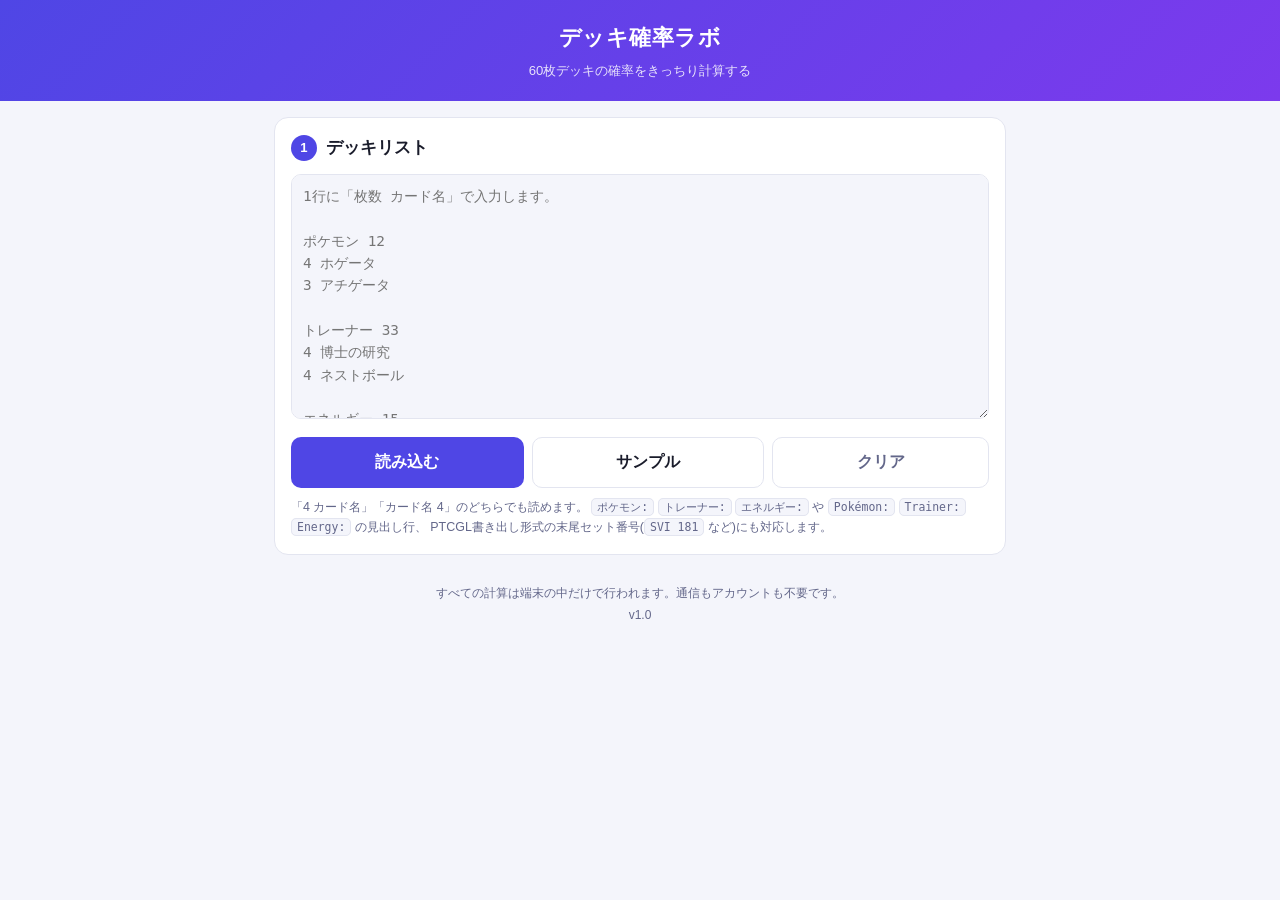
==== app/index.html @ c47fbb1f "Add deck probability calculator PWA 60枚デッキの確率を計算するオフライン動作のウェブアプリを app/ に追加。 カードのデータベースは持たず、カード名と枚数は利" ====
<!DOCTYPE html>
<html lang="ja">
<head>
<meta charset="utf-8">
<meta name="viewport" content="width=device-width, initial-scale=1, viewport-fit=cover">
<meta name="theme-color" content="#4f46e5">
<title>デッキ確率ラボ</title>
<meta name="description" content="デッキリストから初手・コンボ成立確率・サイド落ち確率を計算するオフライン対応ツール">
<link rel="manifest" href="./manifest.webmanifest">
<link rel="icon" href="./icon-192.png">
<link rel="apple-touch-icon" href="./icon-192.png">
<meta name="apple-mobile-web-app-capable" content="yes">
<meta name="apple-mobile-web-app-status-bar-style" content="black-translucent">
<meta name="apple-mobile-web-app-title" content="デッキ確率ラボ">
<link rel="stylesheet" href="./style.css">
</head>
<body>

<header class="appbar">
  <h1>デッキ確率ラボ</h1>
  <p class="sub">60枚デッキの確率をきっちり計算する</p>
</header>

<main>

<!-- ============ 1. デッキ入力 ============ -->
<section class="card" id="sec-input">
  <h2><span class="step">1</span>デッキリスト</h2>
  <textarea id="decklist" rows="10" spellcheck="false"
    placeholder="1行に「枚数 カード名」で入力します。&#10;&#10;ポケモン 12&#10;4 ホゲータ&#10;3 アチゲータ&#10;&#10;トレーナー 33&#10;4 博士の研究&#10;4 ネストボール&#10;&#10;エネルギー 15&#10;10 基本炎エネルギー"></textarea>
  <div class="btnrow">
    <button id="btn-parse" class="primary">読み込む</button>
    <button id="btn-sample">サンプル</button>
    <button id="btn-clear" class="ghost">クリア</button>
  </div>
  <p class="hint">
    「4 カード名」「カード名 4」のどちらでも読めます。
    <code>ポケモン:</code> <code>トレーナー:</code> <code>エネルギー:</code> や
    <code>Pokémon:</code> <code>Trainer:</code> <code>Energy:</code> の見出し行、
    PTCGL書き出し形式の末尾セット番号(<code>SVI 181</code> など)にも対応します。
  </p>
</section>

<!-- ============ 2. カード設定 ============ -->
<section class="card hidden" id="sec-cards">
  <h2><span class="step">2</span>カード設定</h2>
  <p class="notice">
    <strong>種別・たね・ドローサポの自動判定はあくまで目安です。</strong>
    計算結果はここの設定に完全に依存するので、必ず目で確認して直してください。
    とくに<strong>進化ポケモンの「たね」チェックを外す</strong>のを忘れずに。
  </p>
  <div class="tablewrap">
    <table id="cardtable">
      <thead>
        <tr><th class="c-n">枚</th><th>カード名</th><th>種別</th><th class="c-c" title="ポケモンなら「たね」、サポートなら「ドロー」">たね/<br>ドロー</th><th class="c-x"></th></tr>
      </thead>
      <tbody></tbody>
    </table>
  </div>
  <div id="decksummary" class="summary"></div>
</section>

<!-- ============ 3. 条件 ============ -->
<section class="card hidden" id="sec-settings">
  <h2><span class="step">3</span>条件</h2>
  <div class="fields">
    <label class="field">
      <span>ルール</span>
      <select id="ruleset">
        <option value="jp">先攻はドローしない</option>
        <option value="intl">先攻もドローする</option>
      </select>
    </label>
    <label class="field">
      <span>手番</span>
      <select id="turnorder">
        <option value="first">先攻</option>
        <option value="second">後攻</option>
      </select>
    </label>
    <label class="field">
      <span>ターン</span>
      <input type="number" id="turn" value="1" min="1" max="30" inputmode="numeric">
    </label>
    <label class="field">
      <span>追加ドロー</span>
      <input type="number" id="extradraw" value="0" min="0" max="40" inputmode="numeric">
    </label>
  </div>
  <p class="hint">
    「追加ドロー」は、サポートやグッズで<em>上乗せで引いた枚数</em>を手で入れる欄です
    (例: 博士の研究を使ったなら 7)。
    ルールの扱いは自信がない部分なので、<strong>前提として切り替えられる形</strong>にしてあります。
    実際に使っているルールに合わせてください。
  </p>
  <p class="seenbox">この条件で見えているカード: <strong><span id="seencount">7</span> 枚</strong> <span class="seenbreak" id="seenbreak"></span></p>
</section>

<!-- ============ 4. 診断 ============ -->
<section class="card hidden" id="sec-diag">
  <h2><span class="step">4</span>デッキ診断</h2>
  <div id="statgrid" class="statgrid"></div>
  <ul id="warnings" class="warnings"></ul>
</section>

<!-- ============ 5. カード別確率 ============ -->
<section class="card hidden" id="sec-per">
  <h2><span class="step">5</span>カード別の確率</h2>
  <div class="tablewrap">
    <table id="pertable">
      <thead>
        <tr>
          <th>カード</th>
          <th class="c-p" title="初手7枚に1枚以上">初手</th>
          <th class="c-p" title="現在の条件で1枚以上引けている">現条件</th>
          <th class="c-p" title="1枚以上がサイドに落ちる">サイド落ち</th>
          <th class="c-p" title="全部サイドに落ちて1枚も使えない">全落ち</th>
        </tr>
      </thead>
      <tbody></tbody>
    </table>
  </div>
  <p class="scrollnote">← 表は横にスクロールできます</p>
  <p class="hint">「初手」「現条件」は<strong>1枚以上</strong>引けている確率です。サイドに落ちた分は引けない前提で計算しています。</p>
</section>

<!-- ============ 6. コンボ確率 ============ -->
<section class="card hidden" id="sec-combo">
  <h2><span class="step">6</span>コンボ成立確率</h2>
  <p class="hint">同時に揃えたいカードを選び、必要枚数を指定します。マリガンの引き直しとサイド落ちを含めてシミュレーションします。</p>
  <div id="combolist" class="combolist"></div>
  <div class="btnrow">
    <button id="btn-combo" class="primary">計算する(5万回試行)</button>
  </div>
  <div id="comboresult" class="comboresult"></div>
</section>

<!-- ============ 7. 採用枚数の比較 ============ -->
<section class="card hidden" id="sec-counts">
  <h2><span class="step">7</span>採用枚数を変えると</h2>
  <label class="field wide">
    <span>対象カード</span>
    <select id="countcard"></select>
  </label>
  <div class="tablewrap">
    <table id="counttable">
      <thead><tr><th>採用枚数</th><th class="c-p">初手</th><th class="c-p">現条件</th><th class="c-p">全落ち</th></tr></thead>
      <tbody></tbody>
    </table>
  </div>
  <p class="hint">デッキは60枚のまま、その分だけ他のカードと入れ替えた場合の比較です。</p>
</section>

<footer>
  <p>すべての計算は端末の中だけで行われます。通信もアカウントも不要です。</p>
  <p class="ver">v1.0</p>
</footer>

</main>

<script src="./app.js"></script>
</body>
</html>
---- app/style.css ----
:root{
  --bg:#f4f5fb; --panel:#ffffff; --ink:#1a1c2b; --muted:#63678a;
  --line:#e3e5f0; --brand:#4f46e5; --brand-ink:#ffffff; --brand-soft:#eef0ff;
  --good:#0f8a5f; --warn:#b26a00; --bad:#c22f4a; --warn-bg:#fff6e6; --bad-bg:#fdecef;
  --radius:14px;
}
@media (prefers-color-scheme: dark){
  :root:not([data-theme="light"]){
    --bg:#12131c; --panel:#1c1e2b; --ink:#eceefa; --muted:#9ea3c4;
    --line:#2c2f42; --brand:#8b85ff; --brand-ink:#14152080; --brand-soft:#252843;
    --good:#4ad9a0; --warn:#f0b357; --bad:#ff7b93; --warn-bg:#33280f; --bad-bg:#3a1d25;
  }
}
*{box-sizing:border-box}
html{-webkit-text-size-adjust:100%}
body{
  margin:0; background:var(--bg); color:var(--ink);
  font-family:-apple-system,BlinkMacSystemFont,"Hiragino Sans","Noto Sans JP","Yu Gothic UI",sans-serif;
  font-size:16px; line-height:1.65;
  padding-bottom:env(safe-area-inset-bottom);
}
main{max-width:760px;margin:0 auto;padding:0 14px 48px}

/* ---- app bar ---- */
.appbar{
  background:linear-gradient(135deg,#4f46e5,#7c3aed);
  color:#fff; padding:calc(20px + env(safe-area-inset-top)) 16px 20px;
  text-align:center;
}
.appbar h1{margin:0;font-size:1.35rem;letter-spacing:.02em}
.appbar .sub{margin:4px 0 0;font-size:.82rem;opacity:.85}

/* ---- cards ---- */
.card{
  background:var(--panel); border:1px solid var(--line); border-radius:var(--radius);
  padding:16px; margin-top:16px;
}
.card h2{
  margin:0 0 12px; font-size:1.05rem; display:flex; align-items:center; gap:9px;
}
.step{
  display:inline-grid;place-items:center;width:26px;height:26px;flex:none;
  background:var(--brand);color:#fff;border-radius:50%;font-size:.82rem;font-weight:700;
}
.hidden{display:none}

/* ---- form ---- */
textarea,input,select{
  font:inherit; color:var(--ink); background:var(--bg);
  border:1px solid var(--line); border-radius:10px; padding:10px 11px; width:100%;
}
textarea{resize:vertical;min-height:170px;font-size:.9rem;line-height:1.55;font-family:ui-monospace,SFMono-Regular,Menlo,monospace}
input:focus,select:focus,textarea:focus{outline:2px solid var(--brand);outline-offset:1px}
.btnrow{display:flex;gap:8px;flex-wrap:wrap;margin-top:10px}
button{
  font:inherit;font-weight:600;cursor:pointer;border-radius:10px;padding:11px 18px;
  border:1px solid var(--line); background:var(--panel); color:var(--ink); flex:1 1 auto; min-width:110px;
}
button.primary{background:var(--brand);color:#fff;border-color:transparent}
button.ghost{background:transparent;color:var(--muted)}
button:active{transform:translateY(1px)}

.fields{display:grid;grid-template-columns:repeat(auto-fit,minmax(140px,1fr));gap:10px}
.field{display:flex;flex-direction:column;gap:4px;font-size:.8rem;color:var(--muted)}
.field.wide{grid-column:1/-1;margin-bottom:10px}
.field span{font-weight:600}

.hint{font-size:.78rem;color:var(--muted);margin:10px 0 0;line-height:1.6}
.hint code{background:var(--bg);border:1px solid var(--line);border-radius:5px;padding:1px 5px;font-size:.92em}
.notice{
  font-size:.8rem;background:var(--warn-bg);border:1px solid var(--line);
  border-radius:10px;padding:10px 12px;margin:0 0 12px;line-height:1.65;
}
.seenbox{
  margin:12px 0 0;padding:11px 13px;background:var(--brand-soft);
  border-radius:10px;font-size:.88rem;
}
.seenbox strong{font-size:1.05rem}
.seenbreak{color:var(--muted);font-size:.78rem;display:block}

/* ---- tables ---- */
.tablewrap{overflow-x:auto;-webkit-overflow-scrolling:touch;margin:0 -4px}
table{border-collapse:collapse;width:100%;font-size:.85rem;min-width:100%}
th,td{padding:8px 6px;border-bottom:1px solid var(--line);text-align:left;vertical-align:middle}
th{font-size:.72rem;color:var(--muted);font-weight:700;white-space:nowrap;position:sticky;top:0;background:var(--panel);line-height:1.25}
td.name{overflow-wrap:anywhere}
.c-n{width:2.6rem}.c-c{width:3.6rem;text-align:center}.c-x{width:1.7rem}
.c-p{text-align:right;width:4.4rem;white-space:nowrap}
td.c-c,td.c-x{text-align:center}td.c-p{text-align:right;font-variant-numeric:tabular-nums}

/* 確率表は列が多く、狭い画面ではカード名が潰れるので最低幅を持たせて横スクロールさせる */
#pertable{min-width:28rem}
#pertable td.name{min-width:9em}
.scrollnote{font-size:.72rem;color:var(--muted);margin:6px 0 0}
@media (min-width:520px){ .scrollnote{display:none} }

#cardtable{table-layout:fixed}
#cardtable td,#cardtable th{padding:7px 4px}
#cardtable input[type=number]{width:100%;padding:5px 2px;text-align:center;font-size:.85rem}
#cardtable select{padding:5px 2px;font-size:.75rem;width:100%}
#cardtable input[type=checkbox]{width:20px;height:20px;accent-color:var(--brand);margin:0}
.flagcell{display:flex;flex-direction:column;align-items:center;gap:1px;cursor:pointer}
.flaglab{font-size:.6rem;color:var(--muted);line-height:1;white-space:nowrap;letter-spacing:-.04em}
.rm{border:none;background:none;color:var(--muted);font-size:1.1rem;padding:2px;min-width:0;width:100%}

/* ---- summary / stats ---- */
.summary{margin-top:12px;font-size:.85rem;display:flex;flex-wrap:wrap;gap:6px}
.chip{background:var(--bg);border:1px solid var(--line);border-radius:999px;padding:4px 11px;font-size:.78rem}
.chip.bad{background:var(--bad-bg);border-color:transparent;color:var(--bad);font-weight:700}
.chip.good{color:var(--good);font-weight:700}

.statgrid{display:grid;grid-template-columns:repeat(auto-fit,minmax(132px,1fr));gap:10px}
.stat{background:var(--bg);border:1px solid var(--line);border-radius:12px;padding:12px}
.stat .lab{font-size:.72rem;color:var(--muted);display:block;line-height:1.4}
.stat .val{font-size:1.5rem;font-weight:700;font-variant-numeric:tabular-nums;display:block;margin-top:2px}
.stat .note{font-size:.7rem;color:var(--muted)}
.stat.good .val{color:var(--good)} .stat.warn .val{color:var(--warn)} .stat.bad .val{color:var(--bad)}

.warnings{list-style:none;padding:0;margin:14px 0 0;font-size:.82rem}
.warnings li{padding:9px 12px;border-radius:9px;margin-bottom:7px;border:1px solid var(--line);line-height:1.6}
.warnings li.bad{background:var(--bad-bg)} .warnings li.warn{background:var(--warn-bg)}
.warnings li.ok{background:transparent;color:var(--muted)}

/* ---- combo ---- */
.combolist{display:flex;flex-direction:column;gap:2px;max-height:320px;overflow-y:auto;margin-bottom:4px}
.combo-row{display:flex;align-items:center;gap:10px;padding:7px 4px;border-bottom:1px solid var(--line);font-size:.85rem}
.combo-row input[type=checkbox]{width:21px;height:21px;flex:none;accent-color:var(--brand)}
.combo-row .cname{flex:1;min-width:0;overflow-wrap:anywhere}
.combo-row .cneed{width:3.6em;flex:none;padding:5px 4px;text-align:center}
.combo-row .cmax{color:var(--muted);font-size:.72rem;flex:none}
.comboresult{margin-top:12px}
.bigresult{background:var(--brand-soft);border-radius:12px;padding:16px;text-align:center}
.bigresult .val{font-size:2.3rem;font-weight:800;font-variant-numeric:tabular-nums;line-height:1.15;display:block}
.bigresult .lab{font-size:.78rem;color:var(--muted);display:block}
.bigresult .ci{font-size:.72rem;color:var(--muted);display:block;margin-top:6px}

footer{max-width:760px;margin:0 auto;padding:26px 16px;text-align:center;color:var(--muted);font-size:.75rem}
footer p{margin:3px 0}
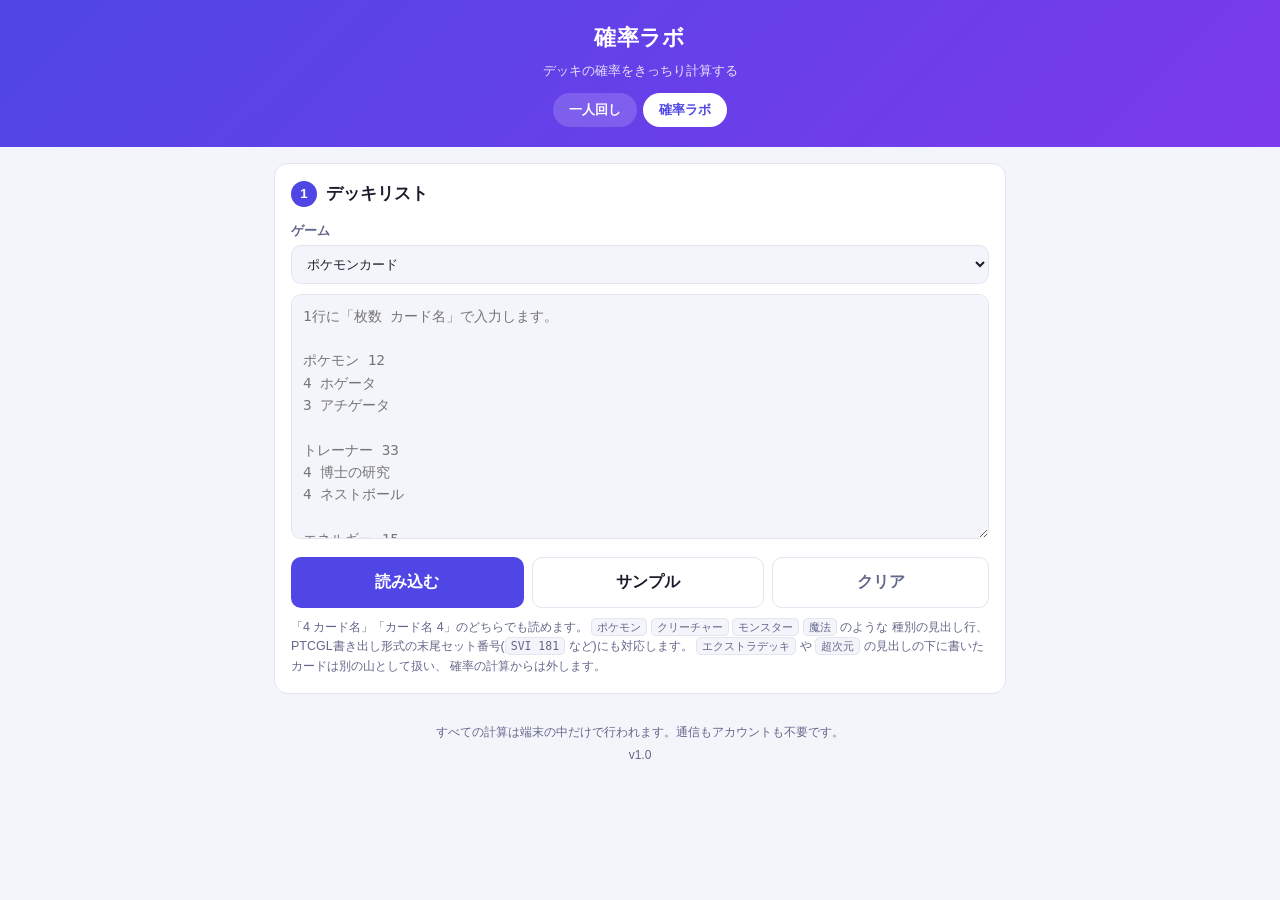
==== commit 6b31d383: "Add solitaire practice app, support three card games 一人回し (solo.html) を追加し、デュエル・マスターズ / ポケモンカード / 遊戯" ====
--- a/app/index.html
+++ b/app/index.html
@@ -4,21 +4,25 @@
 <meta charset="utf-8">
 <meta name="viewport" content="width=device-width, initial-scale=1, viewport-fit=cover">
 <meta name="theme-color" content="#4f46e5">
-<title>デッキ確率ラボ</title>
+<title>確率ラボ</title>
 <meta name="description" content="デッキリストから初手・コンボ成立確率・サイド落ち確率を計算するオフライン対応ツール">
 <link rel="manifest" href="./manifest.webmanifest">
 <link rel="icon" href="./icon-192.png">
 <link rel="apple-touch-icon" href="./icon-192.png">
 <meta name="apple-mobile-web-app-capable" content="yes">
 <meta name="apple-mobile-web-app-status-bar-style" content="black-translucent">
-<meta name="apple-mobile-web-app-title" content="デッキ確率ラボ">
+<meta name="apple-mobile-web-app-title" content="確率ラボ">
 <link rel="stylesheet" href="./style.css">
 </head>
 <body>
 
 <header class="appbar">
-  <h1>デッキ確率ラボ</h1>
-  <p class="sub">60枚デッキの確率をきっちり計算する</p>
+  <h1>確率ラボ</h1>
+  <p class="sub">デッキの確率をきっちり計算する</p>
+  <nav class="tabs">
+    <a href="./solo.html">一人回し</a>
+    <a href="./index.html" class="on">確率ラボ</a>
+  </nav>
 </header>
 
 <main>
@@ -26,6 +30,10 @@
 <!-- ============ 1. デッキ入力 ============ -->
 <section class="card" id="sec-input">
   <h2><span class="step">1</span>デッキリスト</h2>
+  <label class="field wide">
+    <span>ゲーム</span>
+    <select id="game"></select>
+  </label>
   <textarea id="decklist" rows="10" spellcheck="false"
     placeholder="1行に「枚数 カード名」で入力します。&#10;&#10;ポケモン 12&#10;4 ホゲータ&#10;3 アチゲータ&#10;&#10;トレーナー 33&#10;4 博士の研究&#10;4 ネストボール&#10;&#10;エネルギー 15&#10;10 基本炎エネルギー"></textarea>
   <div class="btnrow">
@@ -35,9 +43,10 @@
   </div>
   <p class="hint">
     「4 カード名」「カード名 4」のどちらでも読めます。
-    <code>ポケモン:</code> <code>トレーナー:</code> <code>エネルギー:</code> や
-    <code>Pokémon:</code> <code>Trainer:</code> <code>Energy:</code> の見出し行、
-    PTCGL書き出し形式の末尾セット番号(<code>SVI 181</code> など)にも対応します。
+    <code>ポケモン</code> <code>クリーチャー</code> <code>モンスター</code> <code>魔法</code> のような
+    種別の見出し行、PTCGL書き出し形式の末尾セット番号(<code>SVI 181</code> など)にも対応します。
+    <code>エクストラデッキ</code> や <code>超次元</code> の見出しの下に書いたカードは別の山として扱い、
+    確率の計算からは外します。
   </p>
 </section>
 
@@ -52,7 +61,7 @@
   <div class="tablewrap">
     <table id="cardtable">
       <thead>
-        <tr><th class="c-n">枚</th><th>カード名</th><th>種別</th><th class="c-c" title="ポケモンなら「たね」、サポートなら「ドロー」">たね/<br>ドロー</th><th class="c-x"></th></tr>
+        <tr><th class="c-n">枚</th><th>カード名</th><th>種別</th><th class="c-c" id="flag-head" title="ゲームによって意味が変わります"></th><th class="c-x"></th></tr>
       </thead>
       <tbody></tbody>
     </table>
@@ -67,8 +76,8 @@
     <label class="field">
       <span>ルール</span>
       <select id="ruleset">
-        <option value="jp">先攻はドローしない</option>
-        <option value="intl">先攻もドローする</option>
+        <option value="nodraw">先攻はドローしない</option>
+        <option value="draw">先攻もドローする</option>
       </select>
     </label>
     <label class="field">
@@ -113,21 +122,21 @@
           <th>カード</th>
           <th class="c-p" title="初手7枚に1枚以上">初手</th>
           <th class="c-p" title="現在の条件で1枚以上引けている">現条件</th>
-          <th class="c-p" title="1枚以上がサイドに落ちる">サイド落ち</th>
-          <th class="c-p" title="全部サイドに落ちて1枚も使えない">全落ち</th>
+          <th class="c-p" id="aside-head" title="1枚以上が伏せ札に落ちる">サイド落ち</th>
+          <th class="c-p" id="asideall-head" title="全部が伏せ札に落ちて1枚も使えない">全落ち</th>
         </tr>
       </thead>
       <tbody></tbody>
     </table>
   </div>
   <p class="scrollnote">← 表は横にスクロールできます</p>
-  <p class="hint">「初手」「現条件」は<strong>1枚以上</strong>引けている確率です。サイドに落ちた分は引けない前提で計算しています。</p>
+  <p class="hint">「初手」「現条件」は<strong>1枚以上</strong>引けている確率です。伏せ札に落ちた分は引けない前提で計算しています。</p>
 </section>
 
 <!-- ============ 6. コンボ確率 ============ -->
 <section class="card hidden" id="sec-combo">
   <h2><span class="step">6</span>コンボ成立確率</h2>
-  <p class="hint">同時に揃えたいカードを選び、必要枚数を指定します。マリガンの引き直しとサイド落ちを含めてシミュレーションします。</p>
+  <p class="hint">同時に揃えたいカードを選び、必要枚数を指定します。マリガンの引き直しと伏せ札を含めてシミュレーションします。</p>
   <div id="combolist" class="combolist"></div>
   <div class="btnrow">
     <button id="btn-combo" class="primary">計算する(5万回試行)</button>
@@ -148,7 +157,7 @@
       <tbody></tbody>
     </table>
   </div>
-  <p class="hint">デッキは60枚のまま、その分だけ他のカードと入れ替えた場合の比較です。</p>
+  <p class="hint">デッキの総枚数は変えず、その分だけ他のカードと入れ替えた場合の比較です。</p>
 </section>
 
 <footer>
@@ -158,6 +167,7 @@
 
 </main>
 
+<script src="./deck.js"></script>
 <script src="./app.js"></script>
 </body>
 </html>
--- a/app/style.css
+++ b/app/style.css
@@ -90,6 +90,10 @@
 
 /* 確率表は列が多く、狭い画面ではカード名が潰れるので最低幅を持たせて横スクロールさせる */
 #pertable{min-width:28rem}
+#pertable.no-aside{min-width:0}
+#pertable.no-aside th:nth-child(4),#pertable.no-aside td:nth-child(4),
+#pertable.no-aside th:nth-child(5),#pertable.no-aside td:nth-child(5),
+#counttable.no-aside th:nth-child(4),#counttable.no-aside td:nth-child(4){display:none}
 #pertable td.name{min-width:9em}
 .scrollnote{font-size:.72rem;color:var(--muted);margin:6px 0 0}
 @media (min-width:520px){ .scrollnote{display:none} }
@@ -101,6 +105,9 @@
 #cardtable input[type=checkbox]{width:20px;height:20px;accent-color:var(--brand);margin:0}
 .flagcell{display:flex;flex-direction:column;align-items:center;gap:1px;cursor:pointer}
 .flaglab{font-size:.6rem;color:var(--muted);line-height:1;white-space:nowrap;letter-spacing:-.04em}
+tr.offdeck{opacity:.55}
+.pilepin{font-size:.62rem;background:var(--brand-soft);color:var(--brand);
+  border-radius:4px;padding:1px 5px;white-space:nowrap;font-weight:700}
 .rm{border:none;background:none;color:var(--muted);font-size:1.1rem;padding:2px;min-width:0;width:100%}
 
 /* ---- summary / stats ---- */
@@ -136,3 +143,94 @@
 
 footer{max-width:760px;margin:0 auto;padding:26px 16px;text-align:center;color:var(--muted);font-size:.75rem}
 footer p{margin:3px 0}
+
+/* ==================== 画面切り替えタブ ==================== */
+.tabs{display:flex;gap:6px;justify-content:center;margin-top:12px}
+.tabs a{
+  color:#fff;text-decoration:none;font-size:.82rem;font-weight:600;
+  padding:6px 16px;border-radius:999px;background:rgba(255,255,255,.16);
+}
+.tabs a.on{background:#fff;color:var(--brand)}
+
+/* ==================== 一人回し ==================== */
+body.has-bar main{padding-bottom:96px}
+
+.actionbar{
+  position:fixed;left:0;right:0;bottom:0;z-index:40;
+  display:flex;gap:5px;padding:8px 8px calc(8px + env(safe-area-inset-bottom));
+  background:var(--panel);border-top:1px solid var(--line);
+}
+.actionbar button{
+  flex:1 1 0;min-width:0;padding:11px 1px;font-size:.72rem;font-weight:700;border-radius:9px;
+  line-height:1.2;letter-spacing:-.03em;
+}
+
+.statusbar{display:flex;gap:7px;flex-wrap:wrap;margin-bottom:12px}
+.st{background:var(--bg);border:1px solid var(--line);border-radius:9px;padding:6px 11px;text-align:center;flex:1 1 auto}
+.st .l{display:block;font-size:.66rem;color:var(--muted);line-height:1.3}
+.st .v{display:block;font-size:1.15rem;font-weight:700;font-variant-numeric:tabular-nums;line-height:1.25}
+.st.bad .v{color:var(--bad)}
+
+.zone,.handbox{margin-bottom:12px}
+.handbox{border-top:2px solid var(--brand);padding-top:10px;margin-top:4px}
+.zonehead{display:flex;align-items:center;gap:8px;margin-bottom:5px}
+.zname{font-size:.76rem;font-weight:700;color:var(--muted)}
+.zcount{font-size:.7rem;color:var(--muted);font-variant-numeric:tabular-nums;
+  background:var(--bg);border-radius:999px;padding:1px 8px;border:1px solid var(--line)}
+.minibtn{margin-left:auto;flex:none;min-width:0;padding:3px 10px;font-size:.68rem;border-radius:999px;font-weight:600}
+
+.cardgrid{display:flex;flex-wrap:wrap;gap:5px;align-items:flex-start}
+.cardgrid .empty{font-size:.76rem;color:var(--muted);padding:4px 2px}
+
+.chipcard{
+  flex:0 1 auto;min-width:0;max-width:100%;
+  font-size:.74rem;font-weight:600;line-height:1.3;text-align:left;
+  padding:7px 9px;border-radius:8px;border:1px solid var(--line);
+  background:var(--bg);color:var(--ink);
+  overflow:hidden;text-overflow:ellipsis;white-space:nowrap;
+  border-left-width:4px;
+}
+.chipcard.c1{border-left-color:#e0533f} .chipcard.c2{border-left-color:#2f7de0}
+.chipcard.c3{border-left-color:#8a8fb0} .chipcard.c4{border-left-color:#b06fd8}
+.chipcard.c5{border-left-color:#12a06a} .chipcard.c6{border-left-color:#e0a01a}
+.chipcard.facedown{
+  background:repeating-linear-gradient(45deg,var(--brand-soft),var(--brand-soft) 5px,var(--bg) 5px,var(--bg) 10px);
+  color:var(--muted);min-width:44px;text-align:center;border-left-color:var(--muted);
+}
+
+.log{list-style:none;padding:0;margin:0;font-size:.78rem;max-height:280px;overflow-y:auto}
+.log li{padding:5px 0;border-bottom:1px solid var(--line);display:flex;gap:8px;line-height:1.5}
+.log .lt{flex:none;color:var(--muted);font-size:.68rem;font-weight:700;
+  background:var(--bg);border-radius:5px;padding:1px 6px;height:fit-content;margin-top:2px}
+
+button.ok{background:var(--good);color:#fff;border-color:transparent}
+button.ng{background:var(--bad);color:#fff;border-color:transparent}
+
+/* ---- シート ---- */
+.sheet-bg{position:fixed;inset:0;z-index:60;background:rgba(10,12,24,.55);
+  display:flex;align-items:flex-end;justify-content:center}
+/* .hidden より後に display を指定しているので、打ち消しを明示しておく */
+.sheet-bg.hidden,.actionbar.hidden,.actionbar button.hidden{display:none}
+.sheet{
+  background:var(--panel);width:100%;max-width:760px;border-radius:16px 16px 0 0;
+  padding:16px 16px calc(16px + env(safe-area-inset-bottom));
+  max-height:80vh;overflow-y:auto;
+}
+.sheet.tall{min-height:55vh}
+.sheet h3{margin:0 0 4px;font-size:1rem;overflow-wrap:anywhere}
+.sheet-actions{display:grid;grid-template-columns:repeat(auto-fit,minmax(124px,1fr));gap:7px;margin:12px 0}
+.sheet-actions button{padding:12px 8px;font-size:.82rem}
+.sheet-close{width:100%;margin-top:6px;background:var(--brand);color:#fff;border-color:transparent}
+.sheet .cardgrid{margin-top:10px}
+
+.toast{
+  position:fixed;left:50%;bottom:96px;transform:translateX(-50%) translateY(10px);
+  background:var(--ink);color:var(--panel);padding:10px 18px;border-radius:999px;
+  font-size:.8rem;font-weight:600;z-index:80;opacity:0;pointer-events:none;
+  transition:opacity .18s,transform .18s;max-width:88vw;text-align:center;
+}
+.toast.on{opacity:1;transform:translateX(-50%) translateY(0)}
+
+details#rules-details{margin-top:14px;border-top:1px solid var(--line);padding-top:12px}
+details#rules-details summary{font-size:.82rem;font-weight:700;cursor:pointer;color:var(--brand)}
+details#rules-details .fields{margin-top:12px}
